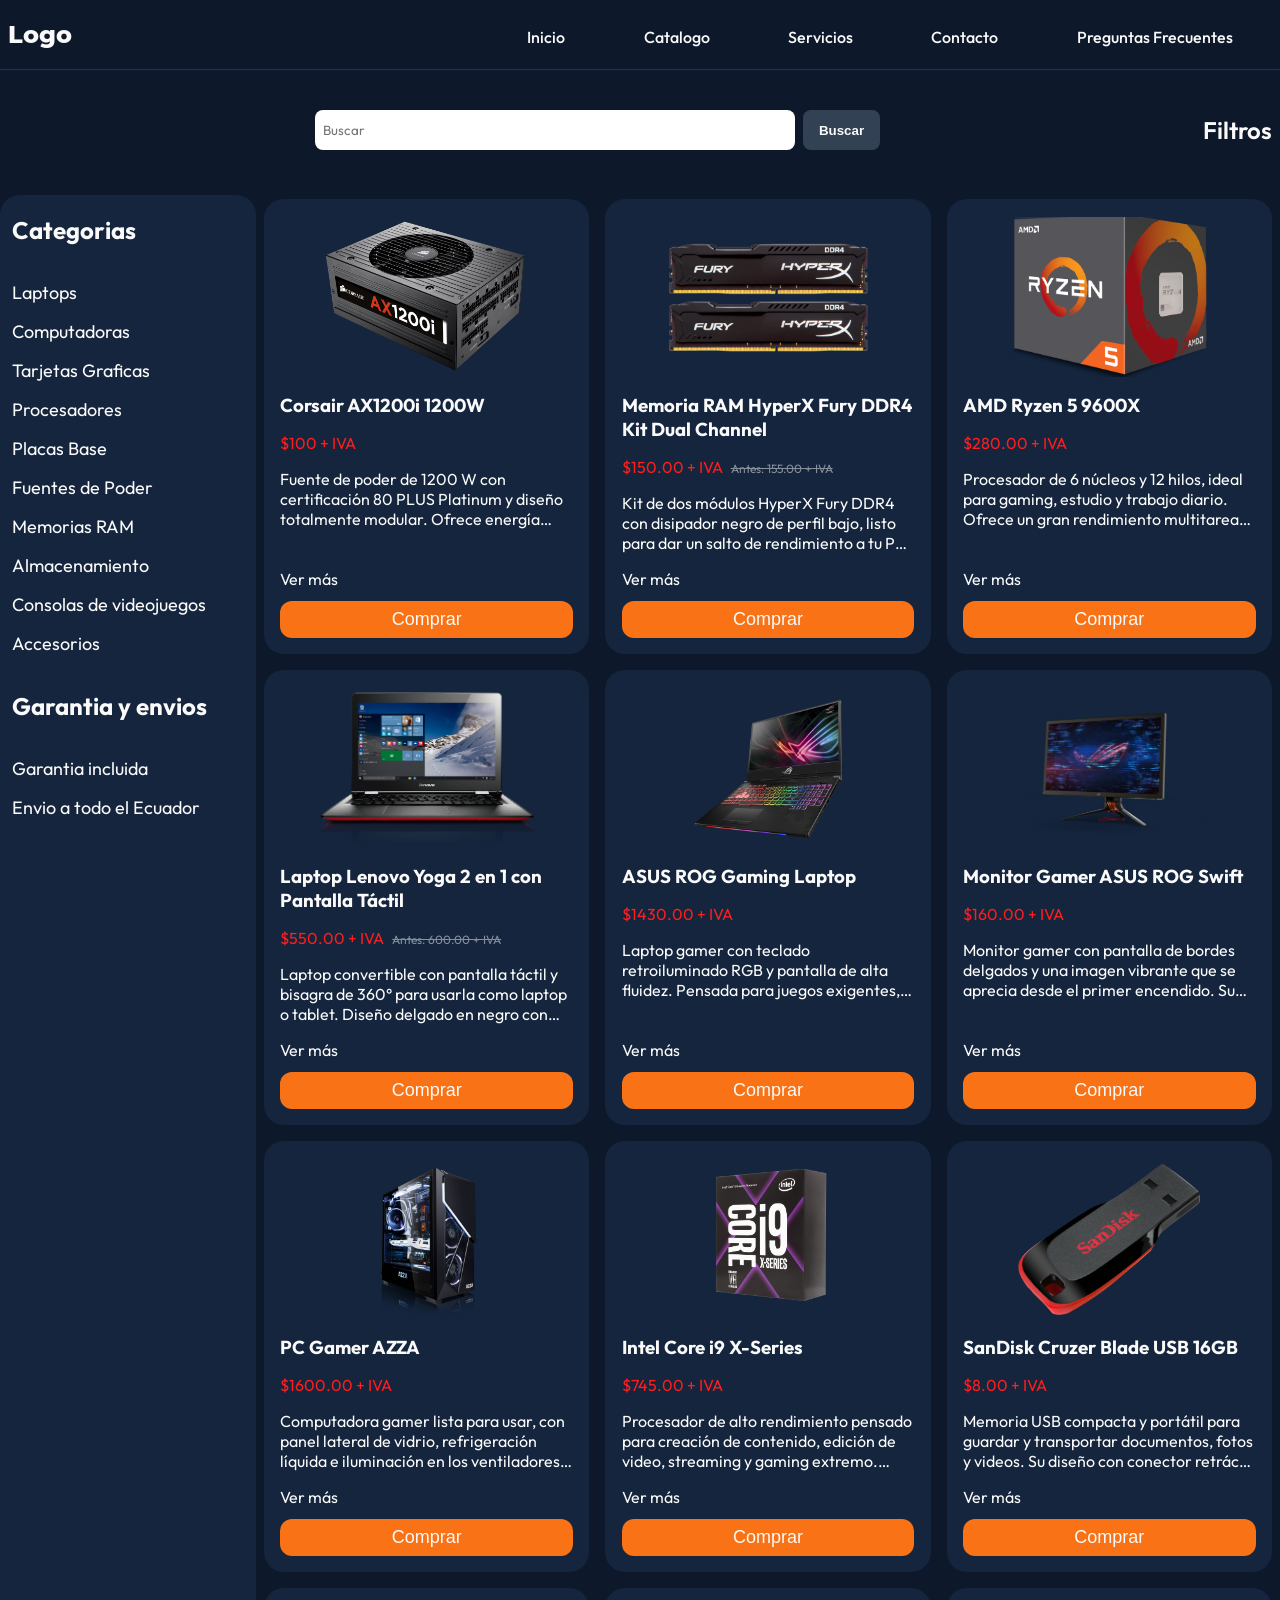
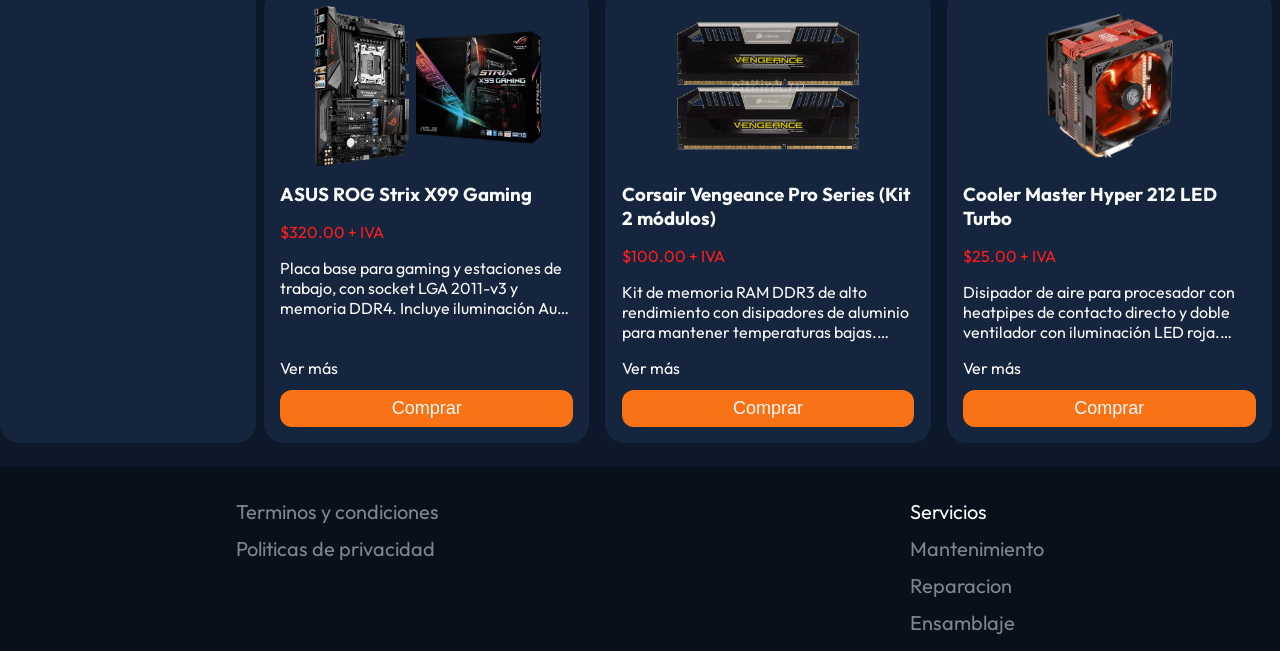
==== catalogo.html @ 181cfb43 "Tarea Terminada" ====
<!DOCTYPE html>
<html lang="en">
<head>
    <meta charset="UTF-8">
    <meta name="viewport" content="width=device-width, initial-scale=1.0">
    <title>Catalogo</title>
    <link  rel="stylesheet" href="/css/styles.css">
    <style>
        *{
            margin: 0;
            padding: 0;
            box-sizing: border-box;
        }
        .buscador-filtro{
            margin: 1rem 0 2rem 0;
            width: 100%;
            height: 10vh;
            display: flex;
            align-items: center;
            justify-content: space-between;
            padding: 0 0.5rem;
            flex-wrap: wrap;
            position: relative;
            gap: 1rem;
        }
        .buscador{
        display: flex;
        gap: 0.5rem;
        width: 100%;
        min-width: 0;
        justify-content: center;
        }
        .buscador input{
            flex-grow: 1;
            max-width: 30rem;
            padding: 0.75rem 0.5rem;
            border: none;
            border-radius: 0.5rem;
            color: #000;
            font-family: inherit;
        }
        .buscador button{
            border: none;
            padding: 0.5rem 1rem;
            border-radius: 0.5rem;
            background-color: #334155;
            font-weight: 600;
        }
        .buscador button:hover {
          background-color: #475569; 
        }
        
        .buscador button:active {
          background-color: #1e293b;
        }
        .productos{
            width: 100%;
            display: grid;
            grid-template-columns: repeat(auto-fill, minmax(16rem,1fr));
            justify-content: center;
            gap: 1rem;
        }
        li label{
            display: flex;
            gap: 0.5rem;
        }
        label{
            cursor: pointer;
        }
        label h2:hover{
            color: var(--color-hover);
        }
        label h2:active{
            color: var(--color-active);
        }
          #ver-mas-9, .ver-menos{
           display: none;
          }
          #ver-mas-9:checked ~ .descripcion{
           -webkit-line-clamp: unset;
          }
          #ver-mas-9:checked ~ .ver-mas{
           display: none;
          }
          #ver-mas-9:checked ~ .ver-menos{
           display: block;
          }  #ver-mas-10, .ver-menos{
           display: none;
          }
          #ver-mas-10:checked ~ .descripcion{
           -webkit-line-clamp: unset;
          }
          #ver-mas-10:checked ~ .ver-mas{
           display: none;
          }
          #ver-mas-10:checked ~ .ver-menos{
           display: block;
          }  #ver-mas-11, .ver-menos{
           display: none;
          }
          #ver-mas-11:checked ~ .descripcion{
           -webkit-line-clamp: unset;
          }
          #ver-mas-11:checked ~ .ver-mas{
           display: none;
          }
          #ver-mas-11:checked ~ .ver-menos{
           display: block;
          }
            #ver-mas-12, .ver-menos{
           display: none;
          }
          #ver-mas-12:checked ~ .descripcion{
           -webkit-line-clamp: unset;
          }
          #ver-mas-12:checked ~ .ver-mas{
           display: none;
          }
          #ver-mas-12:checked ~ .ver-menos{
           display: block;
          }
          .filtro{
            display: none;
          }
          #filtro-check:checked ~ .filtro{
            display: block;
          }
          .filtro{
            position: absolute;
            margin-top: 1rem;
            top: 100%;
             left: 0.5rem;    
             right: 0.5rem;
             padding: 1rem; 
            background-color: #1e293b;
            z-index: 3;
            border-radius: 1rem;
            box-shadow:  0 1px 5px var(--color-border-nav-header);
          }
          .filtro h1{
            margin: 1rem 0;
            font-size: 1.25rem;
            font-weight: 600;
          }
          .filtro ul{
            display: flex;
            flex-direction: column;
            gap: 0.5rem;
          }
          .btn-group{
            margin-top: 1.25rem;
            width: 100%;
            display: flex;
            justify-content: center;
            gap: 1rem;
          }
          .btn-group  button{
            flex-grow:1;
            max-width: 15rem;
             border: none;
            padding: 0.5rem 0.25rem;
            border-radius: 0.5rem;
            background-color: #334155;
            font-weight: 600;
          }
          .btn-group button:first-of-type{
            background-color:  var(--color-button);
          }
          .btn-group button:first-of-type:hover{
            background-color: var(--color-hover);
          }
          .btn-group button:first-of-type:active{
            background-color: var(--color-active);
          }
          .btn-group button:last-of-type:hover{
            background-color:  #475569;
          }
          .btn-group button:last-of-type:active{
            background-color:  #1e293b;
          }
          @media(min-width: 768px){
            .filtro{
                left: auto;   
                width: 20rem;
            }
          }
          @media(min-width: 1025px){
            .buscador-filtro{
                margin-bottom: 0;
            }
            .buscador{
                flex: 1;
                justify-content: center;
            }
          }
    </style>
</head>
<body>
    <input type="checkbox" name="check-menu" id="check-menu" style='display: none;'>
    <header>
        <div class="parte-superior">
        <h1 class="text-logo"><a href="index.html">Logo</a></h1>
          <label for="check-menu" class="menu">
                Menu 
           </label>
           <label for="check-menu" class="cerrar">
                Cerrar 
           </label>
        </div>
        <nav class="nav_links">
            <ul>
              <li><a href="index.html">Inicio</a></li>
              <li><a href="catalogo.html">Catalogo</a></li>
              <li><a href="#">Servicios</a></li>
              <li><a href="contacto.html">Contacto</a></li>
              <li><a href="#">Preguntas Frecuentes</a></li>
            </ul>
        </nav>
    </header>
    <div class="buscador-filtro">
        <div class="buscador">
            <input type="text" placeholder="Buscar">
            <button>Buscar</button>
        </div>
        <input type="checkbox" name="filtro-check" id="filtro-check" style="display: none;">
        <label for="filtro-check" style="font-size: 1.5rem; font-weight: 600">Filtros</label>
        <div class="filtro">
            <div class="filtros">
                <h1>Por marca</h1>
                <ul>
                    <li><label><input type="checkbox">AMD</label></li>
                    <li><label><input type="checkbox">Intel</label></li>
                    <li><label><input type="checkbox">Corsair</label></li>
                    <li><label><input type="checkbox">ASUS</label></li>
                    <li><label><input type="checkbox">SanDisk</label></li>
                </ul>
                <h1>Rango de precios</h1>
                <ul>
                    <li><label><input type="checkbox">Menos de $50</label></li>
                    <li><label><input type="checkbox">$50 a $200</label></li>
                    <li><label><input type="checkbox">$200 a $500</label></li>
                    <li><label><input type="checkbox">Mas de $500</label></li>
                </ul>
                <div class="btn-group">
                <button>Aplicar</button>
                <button>Limpiar</button>
                </div>
            </div>
        </div>
    </div>
    <aside>
        <div>
            <h2>Categorias</h2>
            <ul>
                <li>Laptops</li>
                <li>Computadoras</li>
                <li>Tarjetas Graficas</li>
                <li>Procesadores</li>
                <li>Placas Base</li>
                <li>Fuentes de Poder</li>
                <li>Memorias RAM</li>
                <li>Almacenamiento</li>
                <li>Consolas de videojuegos</li>
                <li>Accesorios</li>
            </ul>
            <h2>
                Garantia y envios
            </h2>
            <ul>
                <li>Garantia incluida</li>
                <li>Envio a todo el Ecuador</li>
            </ul>
        </div>
    </aside>    
    <main>
        <div class="productos">
                <div class="product-card">
                        <div class="product-img">
                        <img src="./images/Fuente-poder.png" style="width: 90%" alt="Fuente de Poder Corsair AX1200i 1200W"/>
                        </div>
                        <article class="detalles card">
                            <h3>Corsair AX1200i 1200W</h3>
                            <div class="precio">
                                <p>$100 + IVA </p>
                            </div>
                            <input type="checkbox" id="ver-mas-1">
                            <p class="descripcion">Fuente de poder de 1200 W con certificación 80 PLUS Platinum y diseño totalmente modular. Ofrece energía estable y eficiente para equipos de alto rendimiento, con monitoreo digital y ventilador silencioso.</p>
                            <label for="ver-mas-1" class="ver-mas">Ver más</label>
                            <label for="ver-mas-1" class="ver-menos">Ver menos</label>
                        </article>
                        <button>Comprar</button>
                    </div>
                    <div class="product-card">
                        <div class="product-img">
                        <img src="./images/RAM.png" style="width: 90%" alt="Memoria RAM HyperX Fury DDR4 Kit Dual Channel"/>
                        </div>
                        <article class="detalles card">
                            <h3>Memoria RAM HyperX Fury DDR4 Kit Dual Channel</h3>
                            <div class="precio">
                                <p>$150.00 + IVA</p>
                                <p>Antes: 155.00 + IVA</p>
                            </div>
                            <input type="checkbox" id="ver-mas-2">
                            <p class="descripcion">Kit de dos módulos HyperX Fury DDR4 con disipador negro de perfil bajo, listo para dar un salto de rendimiento a tu PC de escritorio. Al trabajar en doble canal, los dos módulos se complementan y mejoran la velocidad con la que el procesador accede a los datos, algo que se nota al abrir muchos programas, jugar o renderizar video.</p>
                            <label for="ver-mas-2" class="ver-mas">Ver más</label>
                            <label for="ver-mas-2" class="ver-menos">Ver menos</label>
                        </article>
                        <button>Comprar</button>
                    </div>
                    <div class="product-card">
                        <div class="product-img">
                        <img src="./images/Procesador.png" style="width: 90%" alt="Procesador AMD Ryzen 5 9600X"/>
                        </div>
                        <article class="detalles card">
                            <h3>AMD Ryzen 5 9600X</h3>
                            <div class="precio">
                                <p>$280.00 + IVA</p>
                            </div>
                            <input type="checkbox" id="ver-mas-3">
                            <p class="descripcion">Procesador de 6 núcleos y 12 hilos, ideal para gaming, estudio y trabajo diario. Ofrece un gran rendimiento multitarea con excelente eficiencia energética.</p>
                            <label for="ver-mas-3" class="ver-mas">Ver más</label>
                            <label for="ver-mas-3" class="ver-menos">Ver menos</label>
                        </article>
                        <button>Comprar</button>
                    </div>
                    <div class="product-card">
                        <div class="product-img">
                        <img src="./images/Laptop.png" alt="Laptop Lenovo Yoga 2 en 1 con Pantalla Táctil"/>
                        </div>
                        <article class="detalles card">
                            <h3>Laptop Lenovo Yoga 2 en 1 con Pantalla Táctil</h3>
                            <div class="precio">
                                <p>$550.00 + IVA</p>
                                <p>Antes: 600.00 + IVA</p>
                            </div>
                            <input type="checkbox" id="ver-mas-4">
                            <p class="descripcion">Laptop convertible con pantalla táctil y bisagra de 360° para usarla como laptop o tablet. Diseño delgado en negro con detalles en rojo, ideal para estudiar, trabajar y navegar con comodidad.</p>
                            <label for="ver-mas-4" class="ver-mas">Ver más</label>
                            <label for="ver-mas-4" class="ver-menos">Ver menos</label>
                        </article>
                        <button>Comprar</button>
                    </div>
                    <div class="product-card">
                        <div class="product-img" >
                        <img src="./images/Laptop-gamer.png" style="width: 70%" alt="Laptop Gamer ASUS ROG"/>
                        </div>
                        <article class="detalles card">
                            <h3>ASUS ROG Gaming Laptop</h3>
                            <div class="precio">
                                <p>$1430.00 + IVA</p>
                            </div>
                            <input type="checkbox" id="ver-mas-5">
                            <p class="descripcion">Laptop gamer con teclado retroiluminado RGB y pantalla de alta fluidez. Pensada para juegos exigentes, streaming y multitarea, con un diseño agresivo que no pasa desapercibido.</p>
                            <label for="ver-mas-5" class="ver-mas">Ver más</label>
                            <label for="ver-mas-5" class="ver-menos">Ver menos</label>
                        </article>
                        <button>Comprar</button>
                    </div>
                    <div class="product-card">
                        <div class="product-img">
                        <img src="./images/monitor.png" alt="Monitor Gamer ASUS ROG Swift"/>
                        </div>
                        <article class="detalles card">
                            <h3>Monitor Gamer ASUS ROG Swift</h3>
                            <div class="precio">
                                <p>$160.00 + IVA</p>
                            </div>
                            <input type="checkbox" id="ver-mas-6">
                            <p class="descripcion">Monitor gamer con pantalla de bordes delgados y una imagen vibrante que se aprecia desde el primer encendido. Su base de patas angulares, con detalles en rojo y acabado metálico, le da una presencia agresiva que encaja en cualquier escritorio gamer.</p>
                            <label for="ver-mas-6" class="ver-mas">Ver más</label>
                            <label for="ver-mas-6" class="ver-menos">Ver menos</label>
                        </article>
                        <button>Comprar</button>
                    </div>
                    <div class="product-card">
                        <div class="product-img">
                        <img src="./images/PC.png" style="width: 70%" alt="PC Gamer AZZA"/>
                        </div>
                        <article class="detalles card">
                            <h3>PC Gamer AZZA</h3>
                            <div class="precio">
                                <p>$1600.00 + IVA</p>
                            </div>
                            <input type="checkbox" id="ver-mas-7">
                            <p class="descripcion">Computadora gamer lista para usar, con panel lateral de vidrio, refrigeración líquida e iluminación en los ventiladores. Pensada para juegos exigentes, streaming y multitarea, con un diseño que luce tanto como rinde.</p>
                            <label for="ver-mas-7" class="ver-mas">Ver más</label>
                            <label for="ver-mas-7" class="ver-menos">Ver menos</label>
                        </article>
                        <button>Comprar</button>
                    </div>
                    <div class="product-card">
                        <div class="product-img">
                        <img src="./images/procesador-intel.png" style="width: 70%" alt="Procesador Intel Core i9 X-Series"/>
                        </div>
                        <article class="detalles card">
                            <h3>Intel Core i9 X-Series</h3>
                            <div class="precio">
                                <p>$745.00 + IVA</p>
                            </div>
                            <input type="checkbox" id="ver-mas-8">
                            <p class="descripcion">Procesador de alto rendimiento pensado para creación de contenido, edición de video, streaming y gaming extremo. Ofrece una enorme capacidad multitarea para quienes no quieren límites.</p>
                            <label for="ver-mas-8" class="ver-mas">Ver más</label>
                            <label for="ver-mas-8" class="ver-menos">Ver menos</label>
                        </article>
                        <button>Comprar</button>
                    </div>
                    <div class="product-card">
                        <div class="product-img">
                        <img src="./images/USB.png" style="width: 80%" alt="SanDisk Cruzer Blade USB 16GB"/>
                        </div>
                        <article class="detalles card">
                            <h3>SanDisk Cruzer Blade USB 16GB</h3>
                            <div class="precio">
                                <p>$8.00 + IVA</p>
                            </div>
                            <input type="checkbox" id="ver-mas-9">
                            <p class="descripcion">Memoria USB compacta y portátil para guardar y transportar documentos, fotos y videos. Su diseño con conector retráctil protege el puerto y se lleva fácil en el bolsillo o en las llaves.</p>
                            <label for="ver-mas-9" class="ver-mas">Ver más</label>
                            <label for="ver-mas-9" class="ver-menos">Ver menos</label>
                        </article>
                        <button>Comprar</button>
                    </div>
                    <div class="product-card">
                        <div class="product-img">
                        <img src="./images/placa-base1.png" alt="Placa Base ASUS ROG Strix X99 Gaming"/>
                        </div>
                        <article class="detalles card">
                            <h3>ASUS ROG Strix X99 Gaming</h3>
                            <div class="precio">
                                <p>$320.00 + IVA</p>
                            </div>
                            <input type="checkbox" id="ver-mas-10">
                            <p class="descripcion">Placa base para gaming y estaciones de trabajo, con socket LGA 2011-v3 y memoria DDR4. Incluye iluminación Aura Sync, múltiples ranuras PCIe y diseño reforzado para equipos de alto rendimiento.</p>
                            <label for="ver-mas-10" class="ver-mas">Ver más</label>
                            <label for="ver-mas-10" class="ver-menos">Ver menos</label>
                        </article>
                        <button>Comprar</button>
                    </div>
                    <div class="product-card">
                        <div class="product-img">
                        <img src="./images/Men-RAM.png" style="width: 80%" alt="Memoria RAM Corsair Vengeance Pro Series (Kit 2 módulos)"/>
                        </div>
                        <article class="detalles card">
                            <h3>Corsair Vengeance Pro Series (Kit 2 módulos)</h3>
                            <div class="precio">
                                <p>$100.00 + IVA</p>
                            </div>
                            <input type="checkbox" id="ver-mas-11">
                            <p class="descripcion">Kit de memoria RAM DDR3 de alto rendimiento con disipadores de aluminio para mantener temperaturas bajas. Ideal para gaming, edición y multitarea exigente, con instalación sencilla y gran estabilidad.</p>
                            <label for="ver-mas-11" class="ver-mas">Ver más</label>
                            <label for="ver-mas-11" class="ver-menos">Ver menos</label>
                        </article>
                        <button>Comprar</button>
                    </div>
                    <div class="product-card">
                        <div class="product-img">
                        <img src="./images/Disipador.png" style="width: 56%" alt="Disipador de Aire Cooler Master Hyper 212 LED Turbo"/>
                        </div>
                        <article class="detalles card">
                            <h3>Cooler Master Hyper 212 LED Turbo</h3>
                            <div class="precio">
                                <p>$25.00 + IVA</p>
                            </div>
                            <input type="checkbox" id="ver-mas-12">
                            <p class="descripcion">Disipador de aire para procesador con heatpipes de contacto directo y doble ventilador con iluminación LED roja. Mantiene temperaturas bajas en gaming y cargas exigentes, con un diseño que se luce a través del panel de vidrio.</p>
                            <label for="ver-mas-12" class="ver-mas">Ver más</label>
                            <label for="ver-mas-12" class="ver-menos">Ver menos</label>
                        </article>
                        <button>Comprar</button>
                    </div>
            </div>
    </main>
    <footer>
         <ul>
            <li>Terminos y condiciones</li>
            <li>Politicas de privacidad</li>
        </ul>
        <ul>
            <li>Servicios</li>
            <li>Mantenimiento</li>
            <li>Reparacion</li>
            <li>Ensamblaje</li>
        </ul>
    </footer>
</body>
</html>
---- css/styles.css ----
@import url('https://fonts.googleapis.com/css2?family=Montserrat+Alternates:wght@300;400;700&family=Outfit:wght@100..900&display=swap');
:root {
  --bg:  hsl(217, 54%, 11%);
  --bg-card: hsl(216, 50%, 16%);
  --color-border-nav-header: rgba(79, 70, 229, 0.35); 
  --surface: #FFFFFF;
  --color-button: #F97316;
  --color-hover:#E8650F;
  --color-active: #CC5500;
  --font-body: 'Outfit', sans-serif;
  --font-title: "Montserrat Alternates", sans-serif;
  --padding-left-right:0.5rem;
}
*{
    padding: 0;
    margin: 0;
    box-sizing: border-box;
    color: #FAFAFA;
}
html{
    font-size: 100%;
}
body{
    background-color: var(--bg);
    font-family: var(--font-body);
}
nav{
    display: none;
}
ul{
 list-style: none;
}
 nav ul{
    display: grid;
    flex-direction: column;
    grid-template-columns: 100%;
    grid-auto-rows: 3rem;
    padding: 0 var(--padding-left-right);
    border-bottom: 1px solid  var(--color-border-nav-header);
 }
 nav ul li{
   display: flex;
   align-items: center;
   font-weight: 500;
 }
 a{
    text-decoration: none;
    color: inherit;
    color: #FAFAFA;
 }
 header{
    background-color: inherit;
    
 }
 header h1{
    font-family: var(--font-title);
    font-size: 1.5rem;
    color: #FFF;
    font-weight: 800;
 }
 header label{
   color:#FAFAFA;
   font-weight: 500;
 }
 aside{
  display: none;
 }
 .parte-superior{
  display: flex;
  justify-content: space-between;
  align-items: baseline;
  padding: 1.25rem var(--padding-left-right);
  box-shadow:  0 1px 1px var(--color-border-nav-header);
 }
 #check-menu ~ header .cerrar{
    display: none;
 }
 #check-menu:checked ~ header .cerrar{
    display: block;
 }
  #check-menu:checked ~  header .menu{
    display: none;
 }
 #check-menu:checked ~ header nav{
    display: block;
    position: absolute;
    background-color: inherit;
    width: 100%;
    box-shadow: 0 -1px 1px var(--color-border-nav-header);;
    z-index: 3;
 }
 section{
   margin: 1rem 0;
   width: 100%;
   display: flex;
   flex-direction: column;
 }
 section h2{
   margin-bottom: 1.25rem;
 }
 section .productos{
   width: 100%;
   display: grid;
   grid-template-columns: repeat(auto-fill, minmax(16rem,1fr));
   justify-content: center;
   gap: 1rem;

 }
 .product-card{
   width: 100%;
   max-width: 25rem;
   height: auto;
   border-radius: 1.25rem;
   overflow: hidden;
   justify-self: center;
   background-color: var(--bg-card);
   display: flex;
   flex-direction: column;
   align-items: center;
   cursor:pointer;
 }
  .product-card article{
    width: 90%;
   flex: 1;
   display: flex;
   flex-direction: column;
   gap: 1rem;
   margin-top: 1rem;
 }
 article h3, article p{
   color: var(--text);
 }
 .precio{
  display: flex;
  gap: 0.5rem;
  align-items: baseline;
 }
 .precio p:first-of-type{
  color: rgb(255, 29, 29);
 }
 .precio p:nth-child(2){
  font-size: 0.75rem; 
  text-decoration: line-through;
  opacity: 0.5;
 }
 .product-card button{
   width: 90%;
   margin-top: auto;
   margin-bottom: 1rem;
   font-size: 1.125rem;
   padding: 0.5rem 0.25rem;
   background-color: #F97316;
   border: none;
   border-radius: 0.75rem;
   cursor: pointer; 
 }
 .product-card button:hover{
  background-color: var(--color-hover);
 } 
 .product-card button:active{
  background-color: var(--color-active);
 } 
 .product-card{
  display: flex;
  justify-content: center;
  align-items: center;
 }
 .product-card .product-img{
   margin-top: 1.125rem;
   width: 70%;
   height: 10rem;
   overflow: hidden;
   display: flex;
   justify-content: center;
   align-items: center;
 }
 .product-img img{
   width: 15rem;
 }
 .ver-mas, .ver-menos{
  margin-top: auto;
  margin-bottom: 0.75rem;
 }
 .descripcion{
  display: -webkit-box;
  -webkit-line-clamp: 3;
  -webkit-box-orient: vertical;
  overflow: hidden;
 }
 #ver-mas-1, .ver-menos{
  display: none;
 }
 #ver-mas-1:checked ~ .descripcion{
  -webkit-line-clamp: unset;
 }
 #ver-mas-1:checked ~ .ver-mas{
  display: none;
 }
 #ver-mas-1:checked ~ .ver-menos{
  display: block;
 }
 #ver-mas-2, .ver-menos{
  display: none;
 }
 #ver-mas-2:checked ~ .descripcion{
  -webkit-line-clamp: unset;
 }
 #ver-mas-2:checked ~ .ver-mas{
  display: none;
 }
 #ver-mas-2:checked ~ .ver-menos{
  display: block;
 }
  #ver-mas-3, .ver-menos{
  display: none;
 }
 #ver-mas-3:checked ~ .descripcion{
  -webkit-line-clamp: unset;
 }
 #ver-mas-3:checked ~ .ver-mas{
  display: none;
 }
 #ver-mas-3:checked ~ .ver-menos{
  display: block;
 }
   #ver-mas-4, .ver-menos{
  display: none;
 }
 #ver-mas-4:checked ~ .descripcion{
  -webkit-line-clamp: unset;
 }
 #ver-mas-4:checked ~ .ver-mas{
  display: none;
 }
 #ver-mas-4:checked ~ .ver-menos{
  display: block;
 }
   #ver-mas-5, .ver-menos{
  display: none;
 }
 #ver-mas-5:checked ~ .descripcion{
  -webkit-line-clamp: unset;
 }
 #ver-mas-5:checked ~ .ver-mas{
  display: none;
 }
 #ver-mas-5:checked ~ .ver-menos{
  display: block;
 }
   #ver-mas-6, .ver-menos{
  display: none;
 }
 #ver-mas-6:checked ~ .descripcion{
  -webkit-line-clamp: unset;
 }
 #ver-mas-6:checked ~ .ver-mas{
  display: none;
 }
 #ver-mas-6:checked ~ .ver-menos{
  display: block;
 }
    #ver-mas-7, .ver-menos{
  display: none;
 }
 #ver-mas-7:checked ~ .descripcion{
  -webkit-line-clamp: unset;
 }
 #ver-mas-7:checked ~ .ver-mas{
  display: none;
 }
 #ver-mas-7:checked ~ .ver-menos{
  display: block;
 }
    #ver-mas-8, .ver-menos{
  display: none;
 }
 #ver-mas-8:checked ~ .descripcion{
  -webkit-line-clamp: unset;
 }
 #ver-mas-8:checked ~ .ver-mas{
  display: none;
 }
 #ver-mas-8:checked ~ .ver-menos{
  display: block;
 }
 main,footer{
   padding: 0 var(--padding-left-right);
   margin-top: 1.5rem;
 }
 footer{
  background-color: hsl(217, 54%, 7%);
  padding-top: 2rem;
  font-size: 1.25rem;
  padding-bottom: 1rem;
 }
 footer, footer ul{
  display: flex;
  flex-direction: column;
  gap: 1rem;
 }
 footer ul{
  gap: 0.75rem;
 }
 footer ul li{
  cursor: pointer;
 }
 footer ul li:hover{
  color: #FAFAFA;
  opacity: 1;
 }
 footer ul:first-of-type, footer ul:last-of-type li:not(:first-of-type){
  opacity: 0.5;
  font-size: 1rem;
 }
 aside ul li{
  cursor: pointer;
 }
 header nav ul li a:hover, aside ul li:hover{
  color:#F97316;
 }
 header nav ul li a:active, aside ul li:active{
  color:#EA580C;
 }
 @media(min-width: 768px){
  section .productos{
    justify-content: center;
  }
  .product-card{
    max-width: 25rem;
  }
 }
 @media(min-width: 1025px){
  .parte-superior .menu, .parte-superior .cerrar{
    display: none;
  }
   #check-menu ~ header nav{
    display: block;
  }
  .parte-superior{
    box-shadow: none;
  }
  header{
    display: flex;
    justify-content: space-between;
    align-items: baseline;
    box-shadow:  0 1px 1px var(--color-border-nav-header);
    width: 100vw;
  }
  nav{
    width: 50rem;
  }
  nav ul{
    width: 100%;
    display: flex;
    flex-direction: row;
    justify-content: space-around;
    border-bottom: none;
  }
  body{
    display: flex;
    flex-direction: row;
    flex-wrap: wrap;
  }
  aside{
    padding-left: 0.75rem;
    padding-bottom: 0.75rem;
    margin-top: 1.25rem;
    display: flex;
    flex-direction: column;
    width: 20vw;
    gap: 1rem;
    background-color: var(--bg-card);
    border-radius: 1.25rem;
  }
  aside h2{
    padding: 1.25rem 0;
  }
  aside ul{
    margin: 1rem 0;
  }
  aside ul li{
    margin: 1rem 0;
    font-size: 1.125rem;
  }
  aside div{
    position: sticky;
    top: 0;
  }
  main{
    width: 70vw;
    flex-grow: 1;  
  }
  footer{
    flex-grow: 1;
    flex-direction: row;
    justify-content: space-around;
  }
  footer ul{
    font-size: 1.25rem;
  }
  footer ul:first-of-type, footer ul:last-of-type li:not(:first-of-type){
    font-size: 1.25rem;
  }
 }
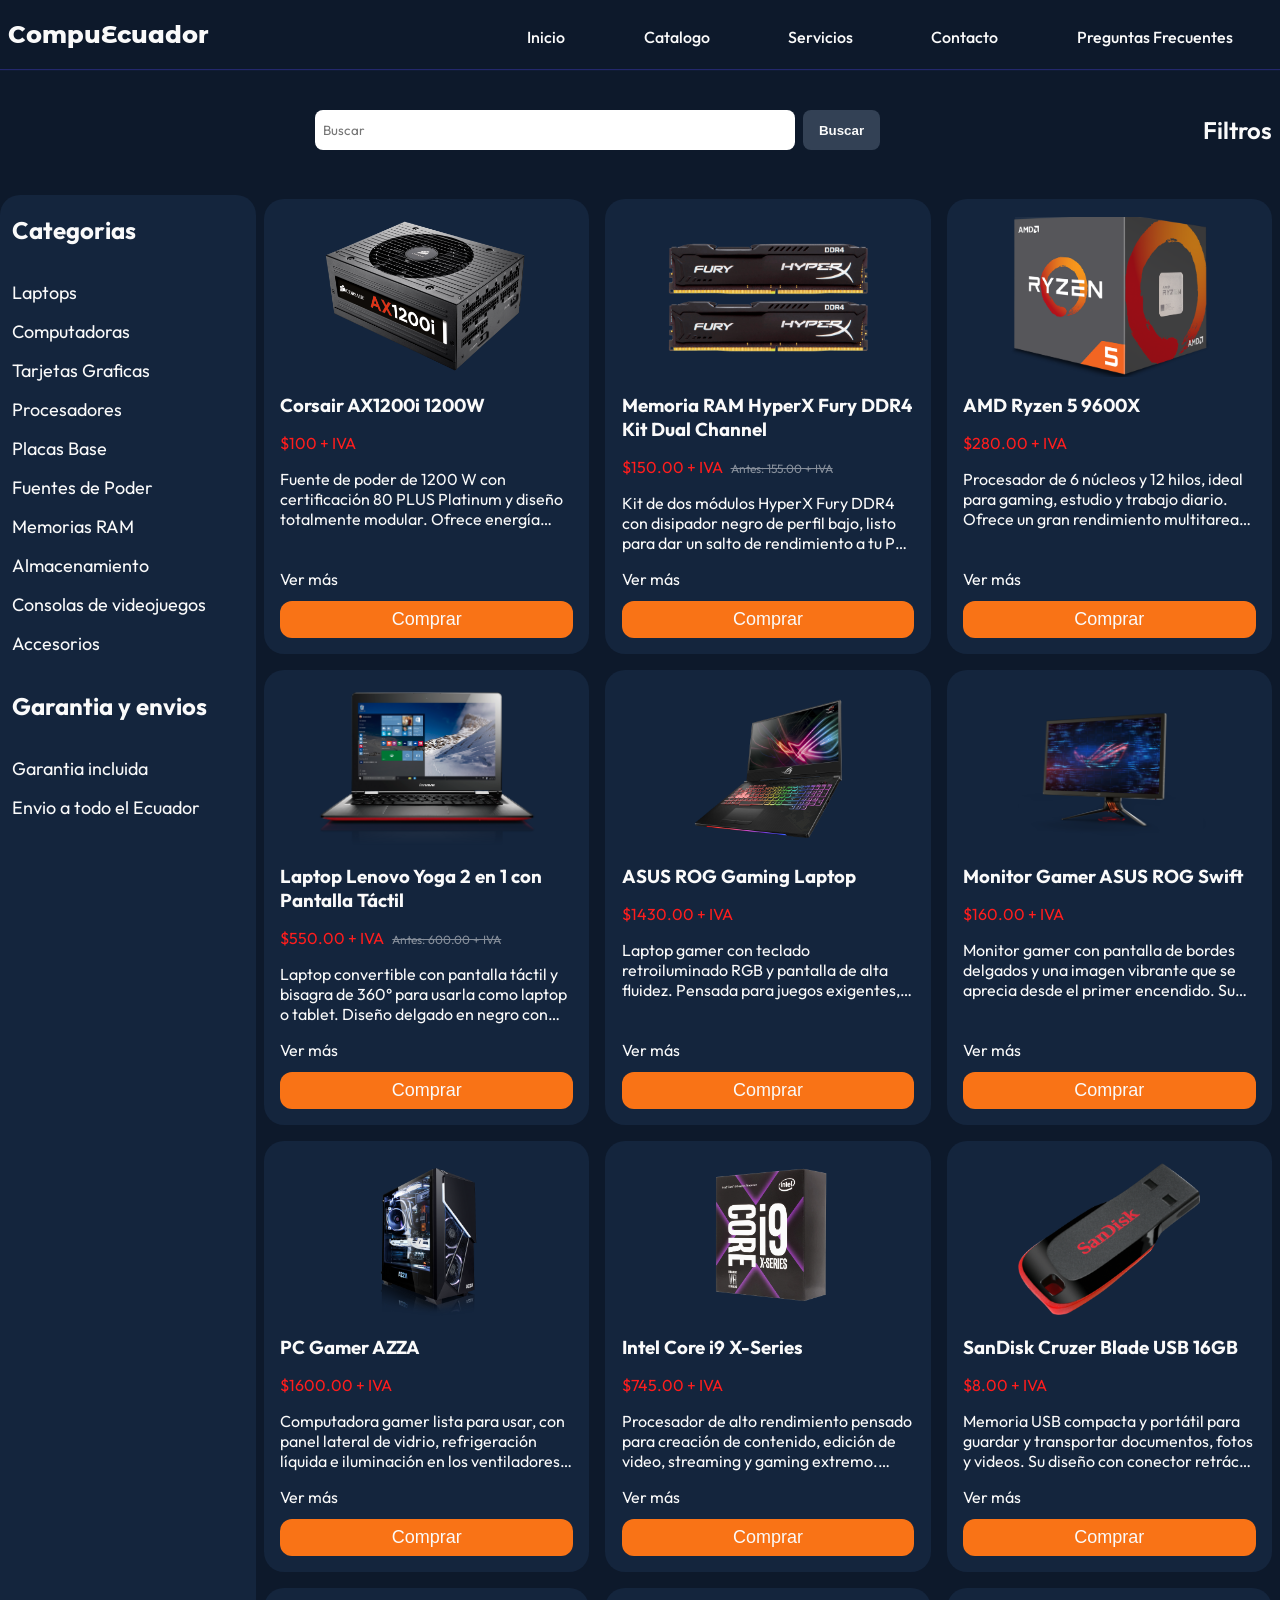
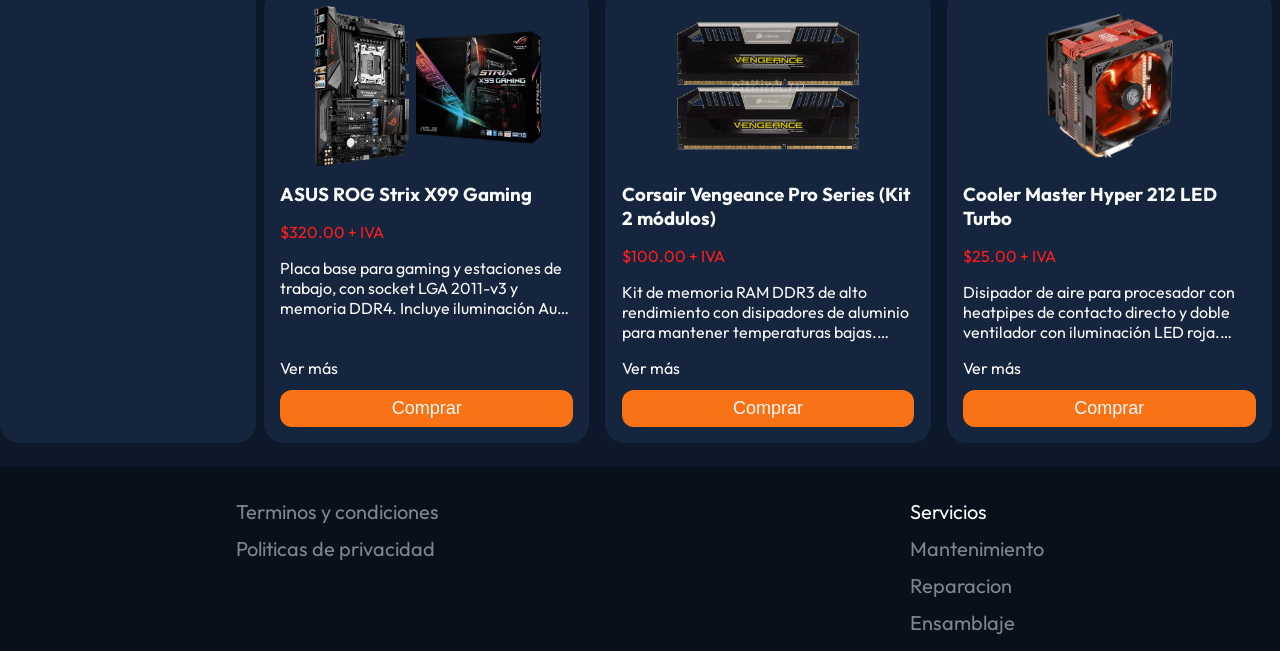
==== commit 17c1c973: "Tarea Terminada" ====
--- a/catalogo.html
+++ b/catalogo.html
@@ -199,7 +199,7 @@
     <input type="checkbox" name="check-menu" id="check-menu" style='display: none;'>
     <header>
         <div class="parte-superior">
-        <h1 class="text-logo"><a href="index.html">Logo</a></h1>
+        <h1 class="text-logo"><a href="index.html">CompuEcuador</a></h1>
           <label for="check-menu" class="menu">
                 Menu 
            </label>
